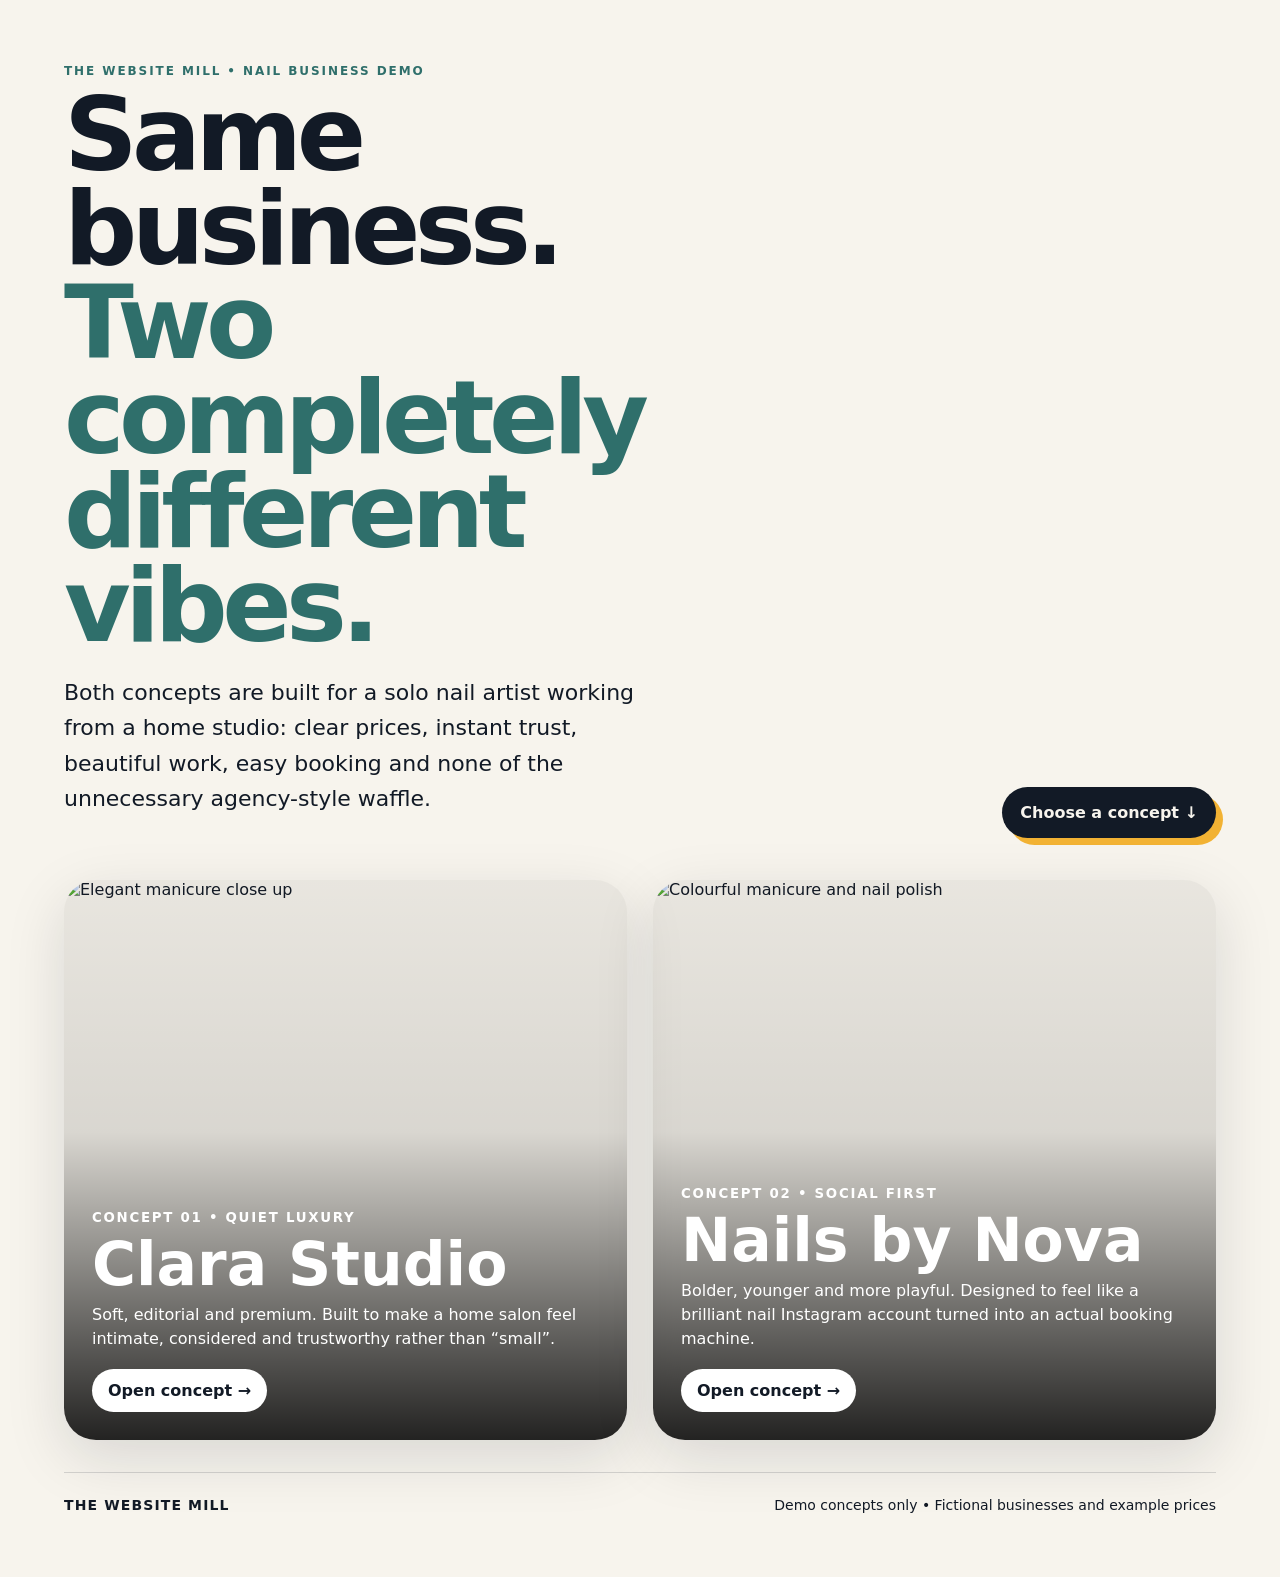
==== index.html @ f7baad8a "Add nail salon concept selector" ====
<!doctype html>
<html lang="en">
<head>
  <meta charset="utf-8" />
  <meta name="viewport" content="width=device-width,initial-scale=1" />
  <title>At-Home Nail Salon — Website Concepts</title>
  <meta name="description" content="Two distinct website concepts for an independent at-home nail artist." />
  <style>
    *{box-sizing:border-box}body{margin:0;font-family:Inter,ui-sans-serif,system-ui,-apple-system,BlinkMacSystemFont,"Segoe UI",sans-serif;background:#f7f4ed;color:#121a26}a{color:inherit}main{min-height:100vh;padding:clamp(28px,5vw,72px)}.wrap{max-width:1180px;margin:0 auto}.eyebrow{text-transform:uppercase;letter-spacing:.16em;font-weight:800;font-size:12px;color:#2f6f6b}.hero{display:grid;grid-template-columns:1.1fr .9fr;gap:36px;align-items:end;margin-bottom:42px}.hero h1{font-size:clamp(48px,8vw,104px);line-height:.92;letter-spacing:-.055em;margin:10px 0 18px;max-width:850px}.hero p{font-size:clamp(17px,2vw,22px);line-height:1.6;max-width:640px}.badge{justify-self:end;background:#121a26;color:#f7f4ed;padding:16px 18px;border-radius:999px;font-weight:800;box-shadow:7px 7px 0 #f2b233}.cards{display:grid;grid-template-columns:1fr 1fr;gap:26px}.card{position:relative;min-height:560px;border-radius:32px;overflow:hidden;text-decoration:none;box-shadow:0 18px 60px rgba(18,26,38,.13);transition:transform .25s ease,box-shadow .25s ease}.card:hover{transform:translateY(-7px);box-shadow:0 26px 70px rgba(18,26,38,.2)}.card img{position:absolute;inset:0;width:100%;height:100%;object-fit:cover}.card:after{content:"";position:absolute;inset:0;background:linear-gradient(180deg,rgba(0,0,0,.06),rgba(0,0,0,.12) 45%,rgba(0,0,0,.86))}.copy{position:absolute;z-index:2;left:28px;right:28px;bottom:28px;color:#fff}.copy small{font-weight:800;letter-spacing:.13em;text-transform:uppercase}.copy h2{font-size:clamp(34px,5vw,60px);line-height:.95;margin:10px 0}.copy p{max-width:520px;line-height:1.5;margin:0 0 18px}.pill{display:inline-flex;align-items:center;gap:8px;background:#fff;color:#121a26;border-radius:999px;padding:12px 16px;font-weight:800}.footer{display:flex;justify-content:space-between;gap:18px;align-items:center;margin-top:32px;padding-top:24px;border-top:1px solid rgba(18,26,38,.15);font-size:14px}.footer strong{letter-spacing:.08em}.accent{color:#2f6f6b}@media(max-width:800px){.hero{grid-template-columns:1fr}.badge{justify-self:start}.cards{grid-template-columns:1fr}.card{min-height:500px}.footer{align-items:flex-start;flex-direction:column}}
  </style>
</head>
<body>
<main><div class="wrap">
  <div class="hero">
    <div><div class="eyebrow">The Website Mill • Nail business demo</div><h1>Same business.<br><span class="accent">Two completely different vibes.</span></h1><p>Both concepts are built for a solo nail artist working from a home studio: clear prices, instant trust, beautiful work, easy booking and none of the unnecessary agency-style waffle.</p></div>
    <div class="badge">Choose a concept ↓</div>
  </div>
  <div class="cards">
    <a class="card" href="./concept-one/">
      <img src="https://images.unsplash.com/photo-1604654894610-df63bc536371?auto=format&fit=crop&w=1400&q=88" alt="Elegant manicure close up" />
      <div class="copy"><small>Concept 01 • Quiet luxury</small><h2>Clara Studio</h2><p>Soft, editorial and premium. Built to make a home salon feel intimate, considered and trustworthy rather than “small”.</p><span class="pill">Open concept →</span></div>
    </a>
    <a class="card" href="./concept-two/">
      <img src="https://images.unsplash.com/photo-1544816135-b44f18b3c5d6?auto=format&fit=crop&w=1400&q=88" alt="Colourful manicure and nail polish" />
      <div class="copy"><small>Concept 02 • Social first</small><h2>Nails by Nova</h2><p>Bolder, younger and more playful. Designed to feel like a brilliant nail Instagram account turned into an actual booking machine.</p><span class="pill">Open concept →</span></div>
    </a>
  </div>
  <div class="footer"><strong>THE WEBSITE MILL</strong><span>Demo concepts only • Fictional businesses and example prices</span></div>
</div></main>
</body></html>
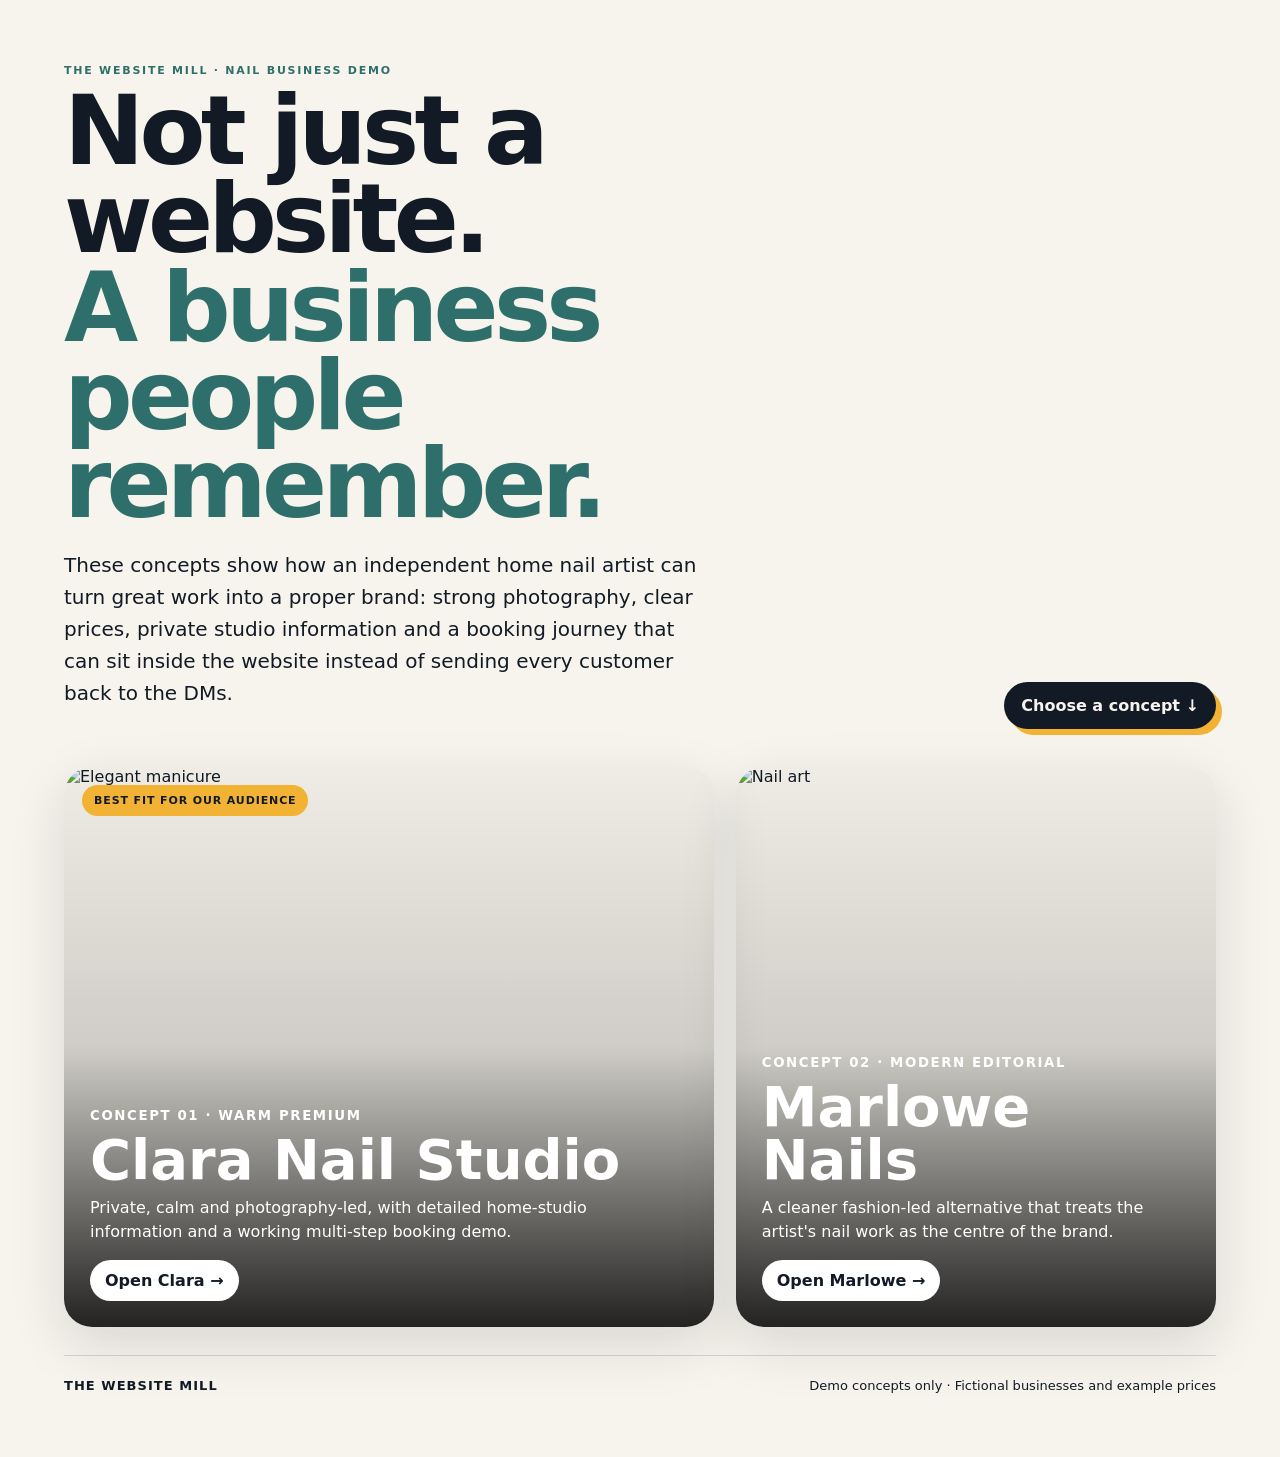
==== commit 577217d1: "Reposition nail demo concepts around brand and booking" ====
--- a/index.html
+++ b/index.html
@@ -1,30 +1 @@
-<!doctype html>
-<html lang="en">
-<head>
-  <meta charset="utf-8" />
-  <meta name="viewport" content="width=device-width,initial-scale=1" />
-  <title>At-Home Nail Salon — Website Concepts</title>
-  <meta name="description" content="Two distinct website concepts for an independent at-home nail artist." />
-  <style>
-    *{box-sizing:border-box}body{margin:0;font-family:Inter,ui-sans-serif,system-ui,-apple-system,BlinkMacSystemFont,"Segoe UI",sans-serif;background:#f7f4ed;color:#121a26}a{color:inherit}main{min-height:100vh;padding:clamp(28px,5vw,72px)}.wrap{max-width:1180px;margin:0 auto}.eyebrow{text-transform:uppercase;letter-spacing:.16em;font-weight:800;font-size:12px;color:#2f6f6b}.hero{display:grid;grid-template-columns:1.1fr .9fr;gap:36px;align-items:end;margin-bottom:42px}.hero h1{font-size:clamp(48px,8vw,104px);line-height:.92;letter-spacing:-.055em;margin:10px 0 18px;max-width:850px}.hero p{font-size:clamp(17px,2vw,22px);line-height:1.6;max-width:640px}.badge{justify-self:end;background:#121a26;color:#f7f4ed;padding:16px 18px;border-radius:999px;font-weight:800;box-shadow:7px 7px 0 #f2b233}.cards{display:grid;grid-template-columns:1fr 1fr;gap:26px}.card{position:relative;min-height:560px;border-radius:32px;overflow:hidden;text-decoration:none;box-shadow:0 18px 60px rgba(18,26,38,.13);transition:transform .25s ease,box-shadow .25s ease}.card:hover{transform:translateY(-7px);box-shadow:0 26px 70px rgba(18,26,38,.2)}.card img{position:absolute;inset:0;width:100%;height:100%;object-fit:cover}.card:after{content:"";position:absolute;inset:0;background:linear-gradient(180deg,rgba(0,0,0,.06),rgba(0,0,0,.12) 45%,rgba(0,0,0,.86))}.copy{position:absolute;z-index:2;left:28px;right:28px;bottom:28px;color:#fff}.copy small{font-weight:800;letter-spacing:.13em;text-transform:uppercase}.copy h2{font-size:clamp(34px,5vw,60px);line-height:.95;margin:10px 0}.copy p{max-width:520px;line-height:1.5;margin:0 0 18px}.pill{display:inline-flex;align-items:center;gap:8px;background:#fff;color:#121a26;border-radius:999px;padding:12px 16px;font-weight:800}.footer{display:flex;justify-content:space-between;gap:18px;align-items:center;margin-top:32px;padding-top:24px;border-top:1px solid rgba(18,26,38,.15);font-size:14px}.footer strong{letter-spacing:.08em}.accent{color:#2f6f6b}@media(max-width:800px){.hero{grid-template-columns:1fr}.badge{justify-self:start}.cards{grid-template-columns:1fr}.card{min-height:500px}.footer{align-items:flex-start;flex-direction:column}}
-  </style>
-</head>
-<body>
-<main><div class="wrap">
-  <div class="hero">
-    <div><div class="eyebrow">The Website Mill • Nail business demo</div><h1>Same business.<br><span class="accent">Two completely different vibes.</span></h1><p>Both concepts are built for a solo nail artist working from a home studio: clear prices, instant trust, beautiful work, easy booking and none of the unnecessary agency-style waffle.</p></div>
-    <div class="badge">Choose a concept ↓</div>
-  </div>
-  <div class="cards">
-    <a class="card" href="./concept-one/">
-      <img src="https://images.unsplash.com/photo-1604654894610-df63bc536371?auto=format&fit=crop&w=1400&q=88" alt="Elegant manicure close up" />
-      <div class="copy"><small>Concept 01 • Quiet luxury</small><h2>Clara Studio</h2><p>Soft, editorial and premium. Built to make a home salon feel intimate, considered and trustworthy rather than “small”.</p><span class="pill">Open concept →</span></div>
-    </a>
-    <a class="card" href="./concept-two/">
-      <img src="https://images.unsplash.com/photo-1544816135-b44f18b3c5d6?auto=format&fit=crop&w=1400&q=88" alt="Colourful manicure and nail polish" />
-      <div class="copy"><small>Concept 02 • Social first</small><h2>Nails by Nova</h2><p>Bolder, younger and more playful. Designed to feel like a brilliant nail Instagram account turned into an actual booking machine.</p><span class="pill">Open concept →</span></div>
-    </a>
-  </div>
-  <div class="footer"><strong>THE WEBSITE MILL</strong><span>Demo concepts only • Fictional businesses and example prices</span></div>
-</div></main>
-</body></html>+<!doctype html><html lang="en"><head><meta charset="utf-8"><meta name="viewport" content="width=device-width,initial-scale=1"><title>At-Home Nail Studio — Website Concepts</title><meta name="description" content="Two polished Website Mill concepts showing how a home nail business can become a recognisable brand with an integrated booking journey."><style>*{box-sizing:border-box}body{margin:0;font-family:Inter,ui-sans-serif,system-ui,-apple-system,BlinkMacSystemFont,"Segoe UI",sans-serif;background:#f7f4ed;color:#121a26}a{color:inherit}main{min-height:100vh;padding:clamp(28px,5vw,70px)}.wrap{max-width:1180px;margin:auto}.eyebrow{text-transform:uppercase;letter-spacing:.16em;font-weight:800;font-size:11px;color:#2f6f6b}.hero{display:grid;grid-template-columns:1.15fr .85fr;gap:34px;align-items:end;margin-bottom:38px}.hero h1{font-size:clamp(48px,7.8vw,96px);line-height:.92;letter-spacing:-.05em;margin:10px 0 18px;max-width:850px}.hero p{font-size:clamp(16px,1.8vw,20px);line-height:1.6;max-width:670px}.badge{justify-self:end;background:#121a26;color:#f7f4ed;padding:14px 17px;border-radius:999px;font-weight:800;box-shadow:6px 6px 0 #f2b233}.cards{display:grid;grid-template-columns:1.15fr .85fr;gap:22px}.card{position:relative;min-height:560px;border-radius:28px;overflow:hidden;text-decoration:none;box-shadow:0 18px 55px rgba(18,26,38,.13);transition:.22s}.card:hover{transform:translateY(-5px);box-shadow:0 25px 65px rgba(18,26,38,.18)}.card img{position:absolute;inset:0;width:100%;height:100%;object-fit:cover}.card:after{content:"";position:absolute;inset:0;background:linear-gradient(180deg,rgba(0,0,0,.03),rgba(0,0,0,.16) 50%,rgba(0,0,0,.86))}.copy{position:absolute;z-index:2;left:26px;right:26px;bottom:26px;color:white}.copy small{font-weight:800;letter-spacing:.12em;text-transform:uppercase}.copy h2{font-size:clamp(34px,4.6vw,56px);line-height:.95;margin:9px 0}.copy p{max-width:520px;line-height:1.5;margin:0 0 16px}.pill{display:inline-flex;background:white;color:#121a26;border-radius:999px;padding:11px 15px;font-weight:800}.rec{position:absolute;z-index:3;top:18px;left:18px;background:#f2b233;color:#121a26;padding:9px 12px;border-radius:999px;font-size:11px;font-weight:900;text-transform:uppercase;letter-spacing:.08em}.footer{display:flex;justify-content:space-between;gap:18px;align-items:center;margin-top:28px;padding-top:22px;border-top:1px solid rgba(18,26,38,.15);font-size:13px}.footer strong{letter-spacing:.08em}.accent{color:#2f6f6b}@media(max-width:800px){.hero{grid-template-columns:1fr}.badge{justify-self:start}.cards{grid-template-columns:1fr}.card{min-height:500px}.footer{align-items:flex-start;flex-direction:column}}</style></head><body><main><div class="wrap"><div class="hero"><div><div class="eyebrow">The Website Mill · Nail business demo</div><h1>Not just a website.<br><span class="accent">A business people remember.</span></h1><p>These concepts show how an independent home nail artist can turn great work into a proper brand: strong photography, clear prices, private studio information and a booking journey that can sit inside the website instead of sending every customer back to the DMs.</p></div><div class="badge">Choose a concept ↓</div></div><div class="cards"><a class="card" href="./concept-one/"><span class="rec">Best fit for our audience</span><img src="https://images.unsplash.com/photo-1604654894610-df63bc536371?auto=format&fit=crop&w=1400&q=90" alt="Elegant manicure"><div class="copy"><small>Concept 01 · Warm premium</small><h2>Clara Nail Studio</h2><p>Private, calm and photography-led, with detailed home-studio information and a working multi-step booking demo.</p><span class="pill">Open Clara →</span></div></a><a class="card" href="./concept-two/"><img src="https://images.unsplash.com/photo-1519014816548-bf5fe059798b?auto=format&fit=crop&w=1400&q=90" alt="Nail art"><div class="copy"><small>Concept 02 · Modern editorial</small><h2>Marlowe Nails</h2><p>A cleaner fashion-led alternative that treats the artist's nail work as the centre of the brand.</p><span class="pill">Open Marlowe →</span></div></a></div><div class="footer"><strong>THE WEBSITE MILL</strong><span>Demo concepts only · Fictional businesses and example prices</span></div></div></main></body></html>
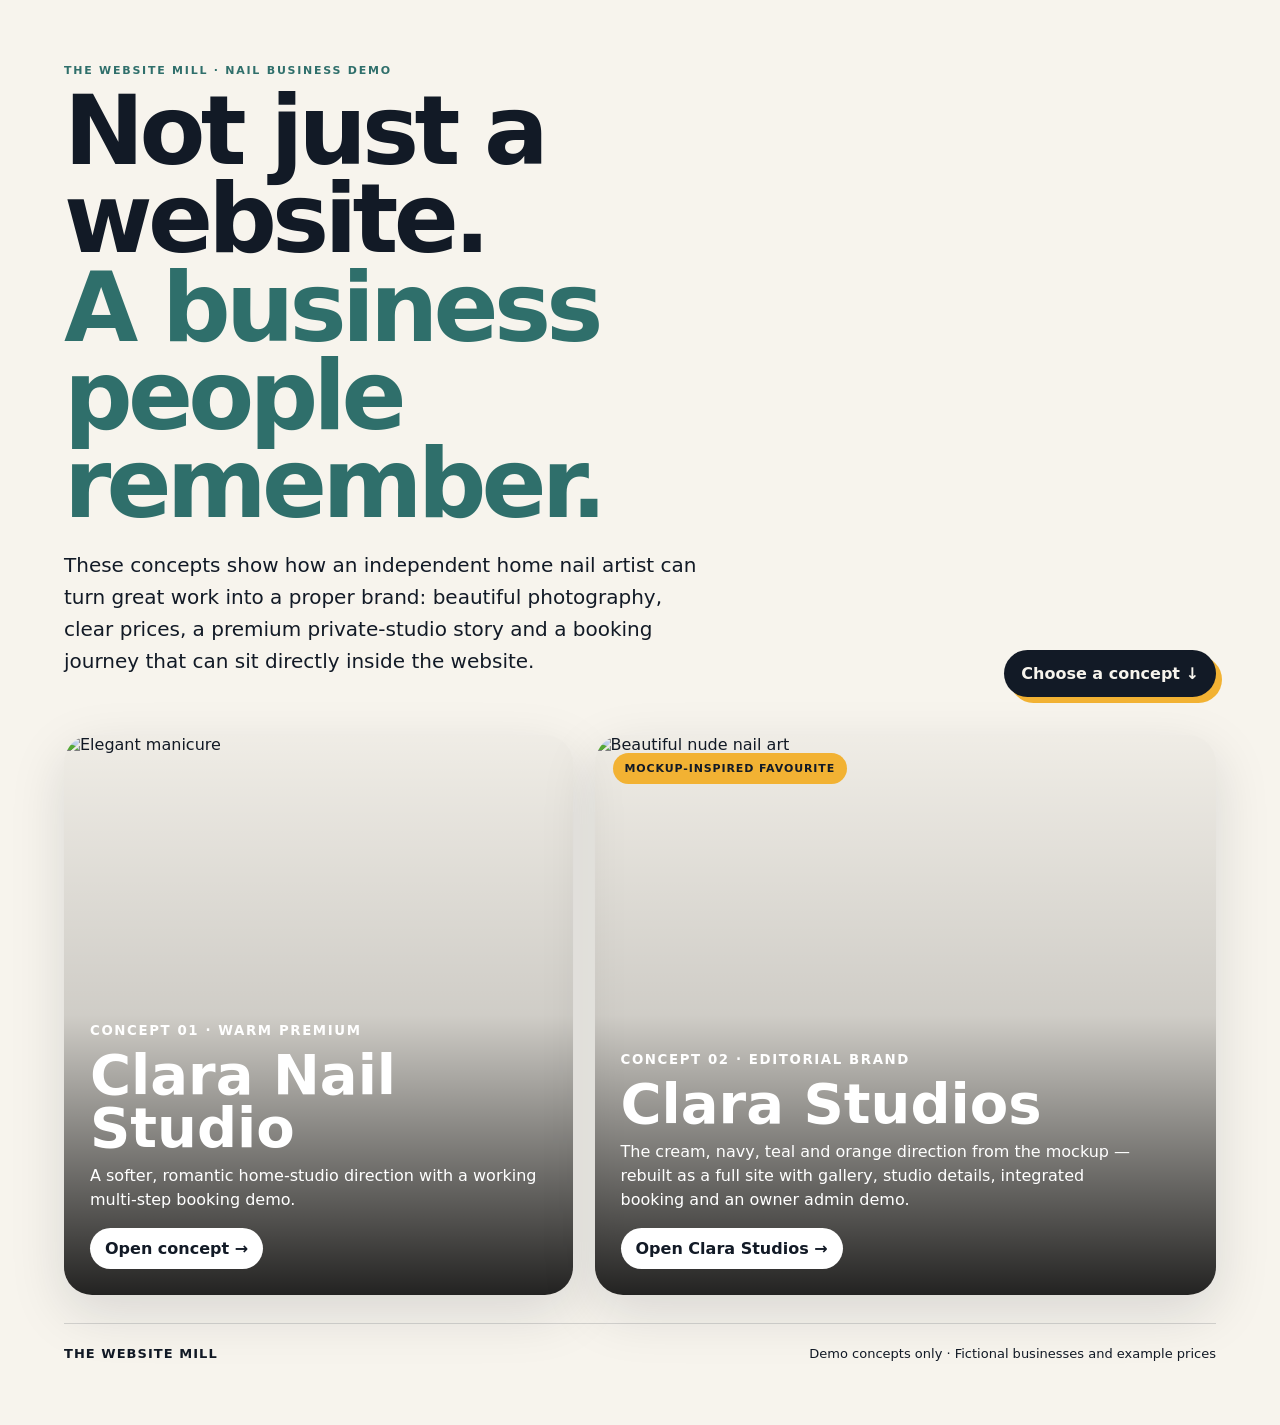
==== commit 03483198: "Feature mockup-inspired Clara Studios concept" ====
--- a/index.html
+++ b/index.html
@@ -1 +1 @@
-<!doctype html><html lang="en"><head><meta charset="utf-8"><meta name="viewport" content="width=device-width,initial-scale=1"><title>At-Home Nail Studio — Website Concepts</title><meta name="description" content="Two polished Website Mill concepts showing how a home nail business can become a recognisable brand with an integrated booking journey."><style>*{box-sizing:border-box}body{margin:0;font-family:Inter,ui-sans-serif,system-ui,-apple-system,BlinkMacSystemFont,"Segoe UI",sans-serif;background:#f7f4ed;color:#121a26}a{color:inherit}main{min-height:100vh;padding:clamp(28px,5vw,70px)}.wrap{max-width:1180px;margin:auto}.eyebrow{text-transform:uppercase;letter-spacing:.16em;font-weight:800;font-size:11px;color:#2f6f6b}.hero{display:grid;grid-template-columns:1.15fr .85fr;gap:34px;align-items:end;margin-bottom:38px}.hero h1{font-size:clamp(48px,7.8vw,96px);line-height:.92;letter-spacing:-.05em;margin:10px 0 18px;max-width:850px}.hero p{font-size:clamp(16px,1.8vw,20px);line-height:1.6;max-width:670px}.badge{justify-self:end;background:#121a26;color:#f7f4ed;padding:14px 17px;border-radius:999px;font-weight:800;box-shadow:6px 6px 0 #f2b233}.cards{display:grid;grid-template-columns:1.15fr .85fr;gap:22px}.card{position:relative;min-height:560px;border-radius:28px;overflow:hidden;text-decoration:none;box-shadow:0 18px 55px rgba(18,26,38,.13);transition:.22s}.card:hover{transform:translateY(-5px);box-shadow:0 25px 65px rgba(18,26,38,.18)}.card img{position:absolute;inset:0;width:100%;height:100%;object-fit:cover}.card:after{content:"";position:absolute;inset:0;background:linear-gradient(180deg,rgba(0,0,0,.03),rgba(0,0,0,.16) 50%,rgba(0,0,0,.86))}.copy{position:absolute;z-index:2;left:26px;right:26px;bottom:26px;color:white}.copy small{font-weight:800;letter-spacing:.12em;text-transform:uppercase}.copy h2{font-size:clamp(34px,4.6vw,56px);line-height:.95;margin:9px 0}.copy p{max-width:520px;line-height:1.5;margin:0 0 16px}.pill{display:inline-flex;background:white;color:#121a26;border-radius:999px;padding:11px 15px;font-weight:800}.rec{position:absolute;z-index:3;top:18px;left:18px;background:#f2b233;color:#121a26;padding:9px 12px;border-radius:999px;font-size:11px;font-weight:900;text-transform:uppercase;letter-spacing:.08em}.footer{display:flex;justify-content:space-between;gap:18px;align-items:center;margin-top:28px;padding-top:22px;border-top:1px solid rgba(18,26,38,.15);font-size:13px}.footer strong{letter-spacing:.08em}.accent{color:#2f6f6b}@media(max-width:800px){.hero{grid-template-columns:1fr}.badge{justify-self:start}.cards{grid-template-columns:1fr}.card{min-height:500px}.footer{align-items:flex-start;flex-direction:column}}</style></head><body><main><div class="wrap"><div class="hero"><div><div class="eyebrow">The Website Mill · Nail business demo</div><h1>Not just a website.<br><span class="accent">A business people remember.</span></h1><p>These concepts show how an independent home nail artist can turn great work into a proper brand: strong photography, clear prices, private studio information and a booking journey that can sit inside the website instead of sending every customer back to the DMs.</p></div><div class="badge">Choose a concept ↓</div></div><div class="cards"><a class="card" href="./concept-one/"><span class="rec">Best fit for our audience</span><img src="https://images.unsplash.com/photo-1604654894610-df63bc536371?auto=format&fit=crop&w=1400&q=90" alt="Elegant manicure"><div class="copy"><small>Concept 01 · Warm premium</small><h2>Clara Nail Studio</h2><p>Private, calm and photography-led, with detailed home-studio information and a working multi-step booking demo.</p><span class="pill">Open Clara →</span></div></a><a class="card" href="./concept-two/"><img src="https://images.unsplash.com/photo-1519014816548-bf5fe059798b?auto=format&fit=crop&w=1400&q=90" alt="Nail art"><div class="copy"><small>Concept 02 · Modern editorial</small><h2>Marlowe Nails</h2><p>A cleaner fashion-led alternative that treats the artist's nail work as the centre of the brand.</p><span class="pill">Open Marlowe →</span></div></a></div><div class="footer"><strong>THE WEBSITE MILL</strong><span>Demo concepts only · Fictional businesses and example prices</span></div></div></main></body></html>+<!doctype html><html lang="en"><head><meta charset="utf-8"><meta name="viewport" content="width=device-width,initial-scale=1"><title>At-Home Nail Studio — Website Concepts</title><meta name="description" content="Two polished Website Mill concepts showing how a home nail business can become a recognisable brand with an integrated booking journey."><style>*{box-sizing:border-box}body{margin:0;font-family:Inter,ui-sans-serif,system-ui,-apple-system,BlinkMacSystemFont,"Segoe UI",sans-serif;background:#f7f4ed;color:#121a26}a{color:inherit}main{min-height:100vh;padding:clamp(28px,5vw,70px)}.wrap{max-width:1180px;margin:auto}.eyebrow{text-transform:uppercase;letter-spacing:.16em;font-weight:800;font-size:11px;color:#2f6f6b}.hero{display:grid;grid-template-columns:1.15fr .85fr;gap:34px;align-items:end;margin-bottom:38px}.hero h1{font-size:clamp(48px,7.8vw,96px);line-height:.92;letter-spacing:-.05em;margin:10px 0 18px;max-width:850px}.hero p{font-size:clamp(16px,1.8vw,20px);line-height:1.6;max-width:670px}.badge{justify-self:end;background:#121a26;color:#f7f4ed;padding:14px 17px;border-radius:999px;font-weight:800;box-shadow:6px 6px 0 #f2b233}.cards{display:grid;grid-template-columns:.9fr 1.1fr;gap:22px}.card{position:relative;min-height:560px;border-radius:28px;overflow:hidden;text-decoration:none;box-shadow:0 18px 55px rgba(18,26,38,.13);transition:.22s}.card:hover{transform:translateY(-5px);box-shadow:0 25px 65px rgba(18,26,38,.18)}.card img{position:absolute;inset:0;width:100%;height:100%;object-fit:cover}.card:after{content:"";position:absolute;inset:0;background:linear-gradient(180deg,rgba(0,0,0,.03),rgba(0,0,0,.16) 50%,rgba(0,0,0,.86))}.copy{position:absolute;z-index:2;left:26px;right:26px;bottom:26px;color:white}.copy small{font-weight:800;letter-spacing:.12em;text-transform:uppercase}.copy h2{font-size:clamp(34px,4.6vw,56px);line-height:.95;margin:9px 0}.copy p{max-width:520px;line-height:1.5;margin:0 0 16px}.pill{display:inline-flex;background:white;color:#121a26;border-radius:999px;padding:11px 15px;font-weight:800}.rec{position:absolute;z-index:3;top:18px;left:18px;background:#f2b233;color:#121a26;padding:9px 12px;border-radius:999px;font-size:11px;font-weight:900;text-transform:uppercase;letter-spacing:.08em}.footer{display:flex;justify-content:space-between;gap:18px;align-items:center;margin-top:28px;padding-top:22px;border-top:1px solid rgba(18,26,38,.15);font-size:13px}.footer strong{letter-spacing:.08em}.accent{color:#2f6f6b}@media(max-width:800px){.hero{grid-template-columns:1fr}.badge{justify-self:start}.cards{grid-template-columns:1fr}.card{min-height:500px}.footer{align-items:flex-start;flex-direction:column}}</style></head><body><main><div class="wrap"><div class="hero"><div><div class="eyebrow">The Website Mill · Nail business demo</div><h1>Not just a website.<br><span class="accent">A business people remember.</span></h1><p>These concepts show how an independent home nail artist can turn great work into a proper brand: beautiful photography, clear prices, a premium private-studio story and a booking journey that can sit directly inside the website.</p></div><div class="badge">Choose a concept ↓</div></div><div class="cards"><a class="card" href="./concept-one/"><img src="https://images.unsplash.com/photo-1632345031435-8727f6897d53?auto=format&fit=crop&w=1400&q=90" alt="Elegant manicure"><div class="copy"><small>Concept 01 · Warm premium</small><h2>Clara Nail Studio</h2><p>A softer, romantic home-studio direction with a working multi-step booking demo.</p><span class="pill">Open concept →</span></div></a><a class="card" href="./concept-two/"><span class="rec">Mockup-inspired favourite</span><img src="https://images.unsplash.com/photo-1604654894610-df63bc536371?auto=format&fit=crop&w=1400&q=94" alt="Beautiful nude nail art"><div class="copy"><small>Concept 02 · Editorial brand</small><h2>Clara Studios</h2><p>The cream, navy, teal and orange direction from the mockup — rebuilt as a full site with gallery, studio details, integrated booking and an owner admin demo.</p><span class="pill">Open Clara Studios →</span></div></a></div><div class="footer"><strong>THE WEBSITE MILL</strong><span>Demo concepts only · Fictional businesses and example prices</span></div></div></main></body></html>
